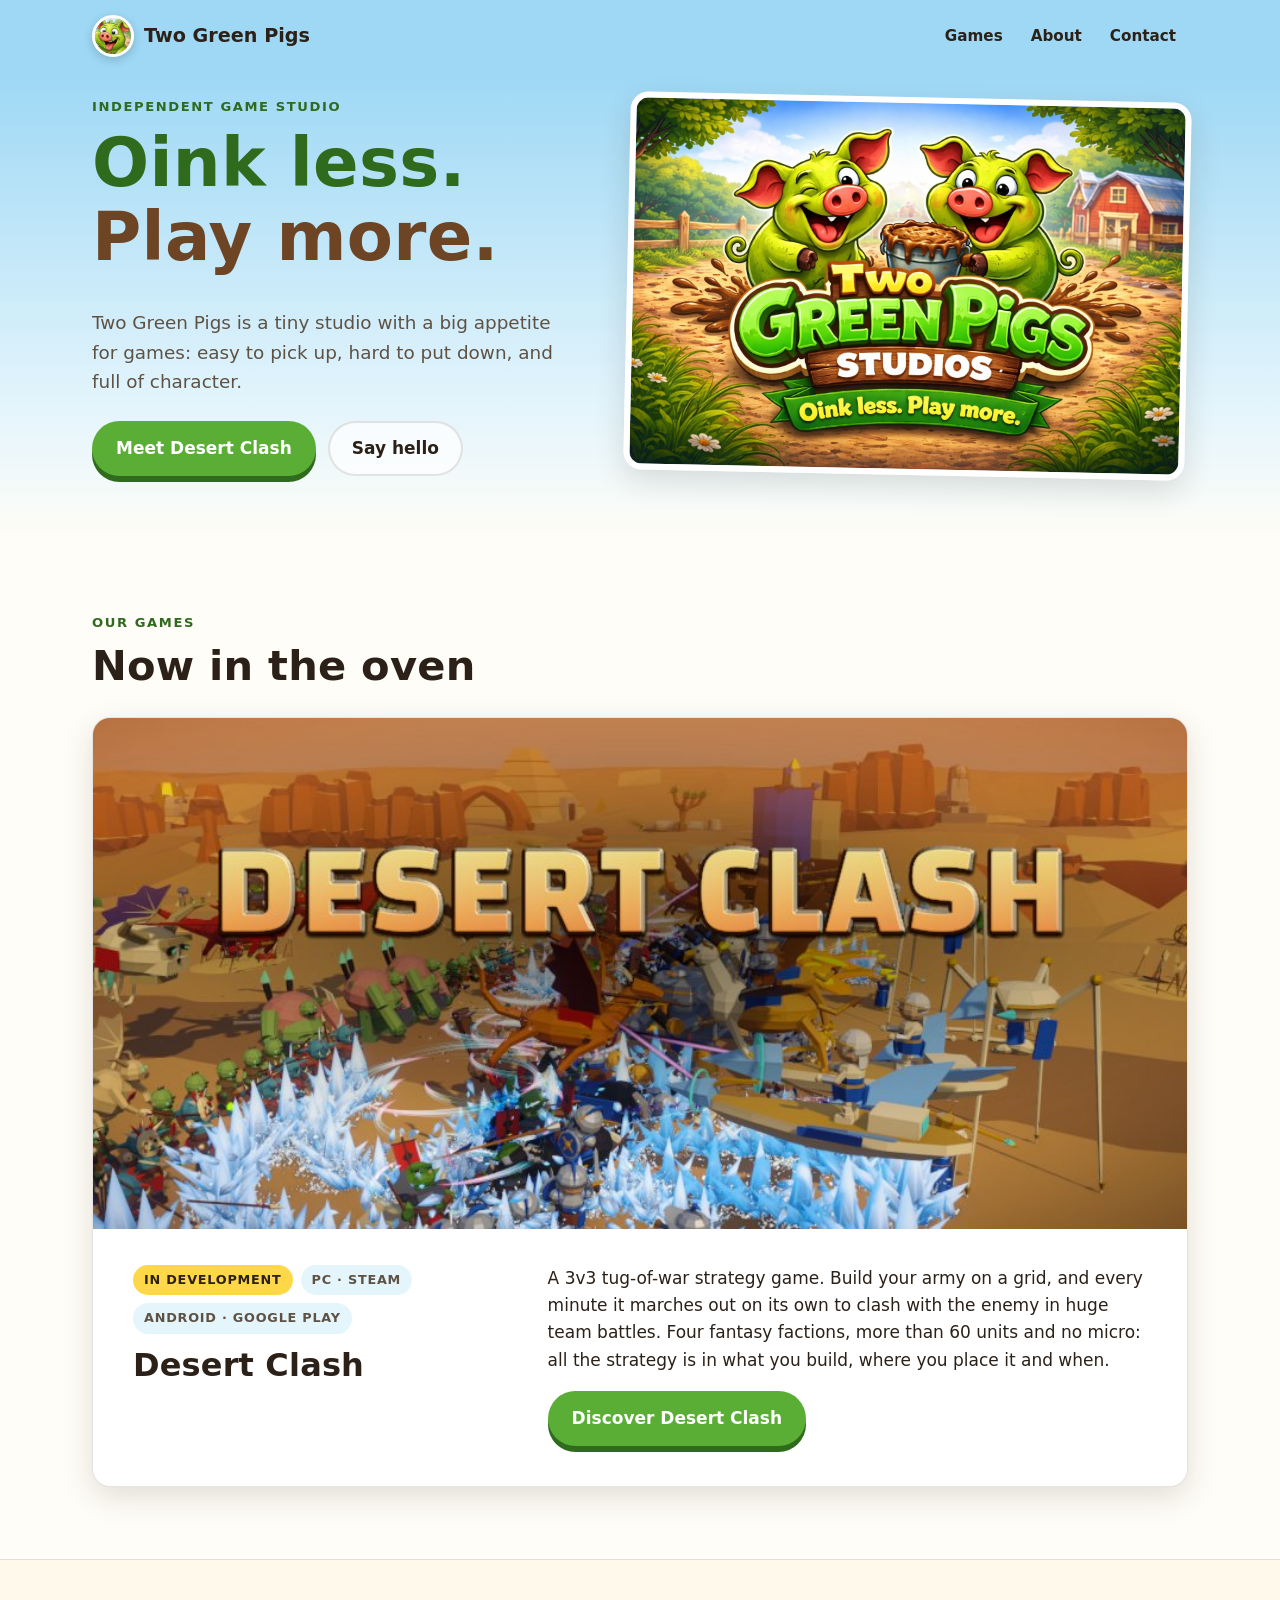
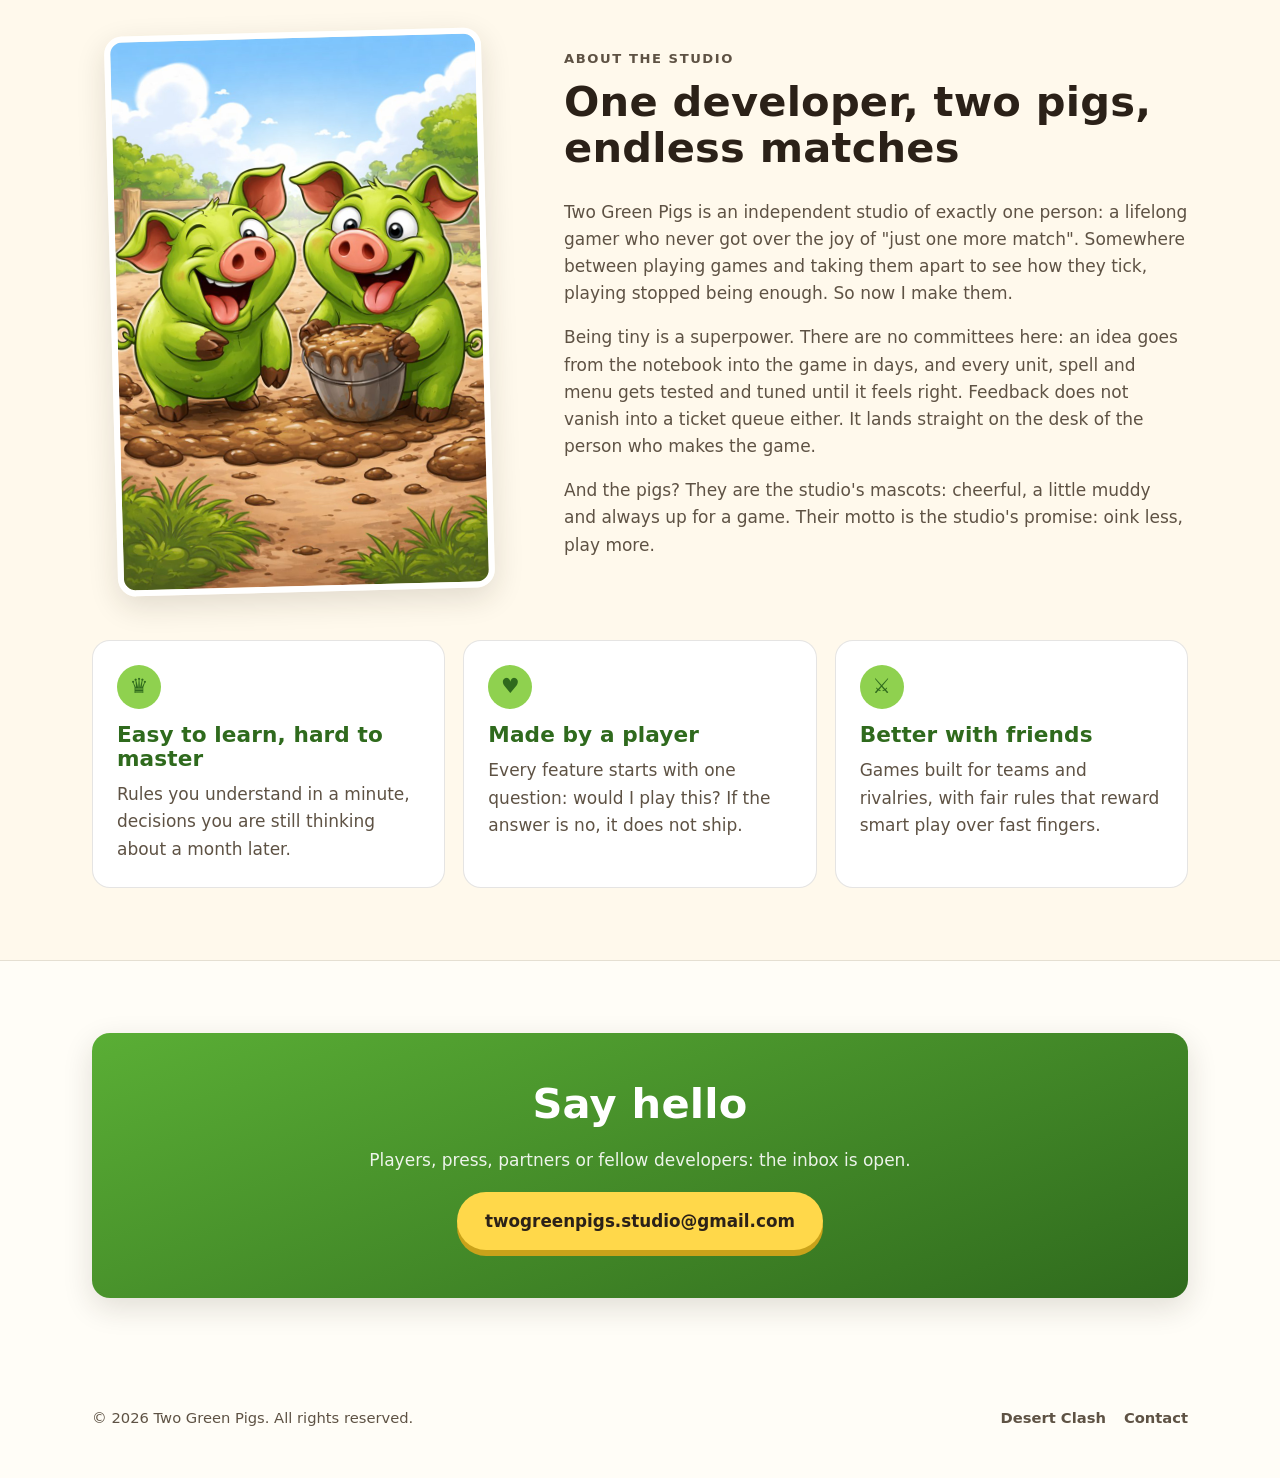
==== index.html @ 1e88afcd "Two Green Pigs website: the studio page and Desert Clash Plain HTML and CSS for GitHub Pages: the st" ====
<!doctype html>
<html lang="en">
<head>
  <meta charset="utf-8">
  <meta name="viewport" content="width=device-width, initial-scale=1">
  <title>Two Green Pigs · Independent game studio</title>
  <meta name="description" content="Two Green Pigs is a one-person independent game studio. Now making Desert Clash, a 3v3 tug-of-war strategy game for PC and Android.">
  <meta name="theme-color" content="#5aae35">
  <meta property="og:type" content="website">
  <meta property="og:site_name" content="Two Green Pigs">
  <meta property="og:title" content="Two Green Pigs · Independent game studio">
  <meta property="og:description" content="Oink less. Play more. A one-person studio making Desert Clash, a 3v3 strategy game for PC and Android.">
  <meta property="og:image" content="assets/img/social-preview.jpg">
  <meta name="twitter:card" content="summary_large_image">
  <link rel="icon" type="image/png" sizes="32x32" href="assets/img/favicon-32.png">
  <link rel="apple-touch-icon" href="assets/img/pig-face-180.png">
  <link rel="stylesheet" href="assets/css/site.css">
</head>
<body class="studio">
  <a class="skip" href="#main">Skip to content</a>

    <header class="topbar">
      <div class="wrap topbar-inner">
        <a class="brand" href="./" aria-label="Two Green Pigs, home"><img src="assets/img/pig-face-96.png" alt="" width="42" height="42"><span>Two Green Pigs</span></a>
        <nav class="nav" aria-label="Main">
          <a href="#games">Games</a>
          <a href="#about">About</a>
          <a href="#contact">Contact</a>
        </nav>
      </div>
    </header>

    <main id="main">
      <section class="hero">
        <div class="wrap hero-grid">
          <div class="hero-copy">
            <p class="eyebrow">Independent game studio</p>
            <h1>Oink less.<br><span class="accent">Play more.</span></h1>
            <p class="lead">Two Green Pigs is a tiny studio with a big appetite for games: easy to pick up, hard to put down, and full of character.</p>
            <div class="actions">
              <a class="btn btn-primary" href="desert-clash/">Meet Desert Clash</a>
              <a class="btn btn-ghost" href="#contact">Say hello</a>
            </div>
          </div>
          <figure class="hero-art">
            <img src="assets/img/two-green-pigs-banner.jpg" width="1536" height="1024"
                 alt="The Two Green Pigs Studios logo: two cheerful green pigs with a bucket of mud, and the motto Oink less. Play more.">
          </figure>
        </div>
      </section>

      <section id="games" class="section">
        <div class="wrap">
          <p class="eyebrow">Our games</p>
          <h2 class="section-title">Now in the oven</h2>
          <article class="game-card">
            <a class="game-card-media" href="desert-clash/" tabindex="-1" aria-hidden="true">
              <img src="desert-clash/media/desert-clash-capsule.jpg" width="920" height="430" alt="" loading="lazy">
            </a>
            <div class="game-card-body">
              <div>
                <div class="tags">
                  <span class="tag tag-live">In development</span>
                  <span class="tag">PC · Steam</span>
                  <span class="tag">Android · Google Play</span>
                </div>
                <h3>Desert Clash</h3>
              </div>
              <div>
              <p>A 3v3 tug-of-war strategy game. Build your army on a grid, and every minute it marches out on its own to clash with the enemy in huge team battles. Four fantasy factions, more than 60 units and no micro: all the strategy is in what you build, where you place it and when.</p>
              <a class="btn btn-primary" href="desert-clash/">Discover Desert Clash</a>
              </div>
            </div>
          </article>
        </div>
      </section>

      <section id="about" class="section about">
        <div class="wrap about-grid">
          <figure class="about-art">
            <img src="assets/img/two-green-pigs-portrait.jpg" width="800" height="1200" loading="lazy"
                 alt="The studio's mascots: two green pigs, one winking, sharing a bucket of mud">
          </figure>
          <div class="about-copy">
            <p class="eyebrow">About the studio</p>
            <h2 class="section-title">One developer, two pigs, endless matches</h2>
            <p>Two Green Pigs is an independent studio of exactly one person: a lifelong gamer who never got over the joy of "just one more match". Somewhere between playing games and taking them apart to see how they tick, playing stopped being enough. So now I make them.</p>
            <p>Being tiny is a superpower. There are no committees here: an idea goes from the notebook into the game in days, and every unit, spell and menu gets tested and tuned until it feels right. Feedback does not vanish into a ticket queue either. It lands straight on the desk of the person who makes the game.</p>
            <p>And the pigs? They are the studio's mascots: cheerful, a little muddy and always up for a game. Their motto is the studio's promise: oink less, play more.</p>
          </div>
        </div>
        <div class="wrap values">
          <div class="value">
            <div class="value-icon" aria-hidden="true">&#9819;</div>
            <h3>Easy to learn, hard to master</h3>
            <p>Rules you understand in a minute, decisions you are still thinking about a month later.</p>
          </div>
          <div class="value">
            <div class="value-icon" aria-hidden="true">&#9829;</div>
            <h3>Made by a player</h3>
            <p>Every feature starts with one question: would I play this? If the answer is no, it does not ship.</p>
          </div>
          <div class="value">
            <div class="value-icon" aria-hidden="true">&#9876;</div>
            <h3>Better with friends</h3>
            <p>Games built for teams and rivalries, with fair rules that reward smart play over fast fingers.</p>
          </div>
        </div>
      </section>

      <section id="contact" class="section">
        <div class="wrap">
          <div class="contact-box">
            <h2>Say hello</h2>
            <p>Players, press, partners or fellow developers: the inbox is open.</p>
            <a class="btn btn-primary btn-big" href="mailto:twogreenpigs.studio@gmail.com">twogreenpigs.studio@gmail.com</a>
          </div>
        </div>
      </section>
    </main>

  <footer class="footer">
    <div class="wrap footer-inner">
      <span>&copy; <span data-year>2026</span> Two Green Pigs. All rights reserved.</span>
      <nav class="footer-links" aria-label="Footer">
        <a href="desert-clash/">Desert Clash</a>
        <a href="mailto:twogreenpigs.studio@gmail.com">Contact</a>
      </nav>
    </div>
  </footer>

  <script src="assets/js/site.js" defer></script>
</body>
</html>
---- assets/css/site.css ----
/* Two Green Pigs: the studio site and its game pages. Plain CSS, no build step, no external requests (no web fonts,
   no trackers), so the site needs no cookie banner. The studio pages are bright (the logo's farm: sky, grass, mud);
   a game page is dark and takes its colours from the game (Desert Clash: sand and gold). */

:root {
  --sky: #9ed8f5;
  --sky-pale: #e4f5fc;
  --grass: #5aae35;
  --grass-deep: #2f6a1d;
  --pig: #8fd14f;
  --mud: #6d4424;
  --mud-soft: #a8723f;
  --sun: #ffd84a;
  --cream: #fff9ec;
  --paper: #fffdf7;
  --ink: #2b2118;
  --ink-soft: #5e5244;
  --line: rgba(43, 33, 24, 0.12);
  --radius: 18px;
  --radius-small: 10px;
  --shadow: 0 10px 30px rgba(43, 33, 24, 0.14);
  --wrap: 1160px;
  --display: "Bahnschrift", "DIN Alternate", "Roboto Condensed", "Arial Narrow", system-ui, sans-serif;
  --body: system-ui, -apple-system, "Segoe UI", Roboto, "Helvetica Neue", Arial, sans-serif;
}

*, *::before, *::after { box-sizing: border-box; }

html { scroll-behavior: smooth; -webkit-text-size-adjust: 100%; }
@media (prefers-reduced-motion: reduce) { html { scroll-behavior: auto; } }

body {
  margin: 0;
  font: 17px/1.6 var(--body);
  color: var(--ink);
  background: var(--paper);
  overflow-x: hidden;
}

img, video { display: block; max-width: 100%; height: auto; }
figure { margin: 0; }
a { color: inherit; }
h1, h2, h3 { font-family: var(--display); font-weight: 700; line-height: 1.1; margin: 0 0 0.5em; letter-spacing: 0.005em; }
h1 { font-size: clamp(2.4rem, 6vw, 4.2rem); }
h2 { font-size: clamp(1.8rem, 4vw, 2.6rem); }
h3 { font-size: 1.35rem; }
p { margin: 0 0 1em; }

.wrap { width: 100%; max-width: var(--wrap); margin: 0 auto; padding: 0 16px; }
@media (min-width: 720px) { .wrap { padding: 0 32px; } }

.skip { position: absolute; left: -9999px; top: 8px; z-index: 100; background: var(--ink); color: #fff; padding: 8px 14px; border-radius: 8px; }
.skip:focus { left: 8px; }

:focus-visible { outline: 3px solid var(--sun); outline-offset: 3px; border-radius: 4px; }

/* ---------- the top bar ---------- */

.topbar { position: relative; z-index: 10; }
.topbar-inner { display: flex; align-items: center; justify-content: space-between; gap: 16px; min-height: 72px; }
.brand { display: inline-flex; align-items: center; gap: 10px; text-decoration: none; font-family: var(--display); font-weight: 700; font-size: 1.2rem; white-space: nowrap; }
.brand img { width: 42px; height: 42px; border-radius: 50%; border: 3px solid #fff; box-shadow: 0 3px 10px rgba(0, 0, 0, 0.18); }
.nav { display: flex; gap: 4px; flex-wrap: wrap; justify-content: flex-end; }
.nav a { text-decoration: none; font-weight: 600; font-size: 0.95rem; padding: 8px 12px; border-radius: 999px; }
.nav a:hover { background: rgba(255, 255, 255, 0.55); }
@media (max-width: 560px) {
  .brand span { display: none; }
  .nav a { padding: 6px 9px; font-size: 0.9rem; }
}

/* ---------- buttons and tags ---------- */

.actions { display: flex; flex-wrap: wrap; gap: 12px; margin-top: 24px; }
.btn {
  display: inline-flex; align-items: center; justify-content: center; gap: 8px;
  min-height: 48px; padding: 12px 22px; border-radius: 999px;
  font-weight: 700; text-decoration: none; border: 2px solid transparent;
  transition: transform 0.15s ease, box-shadow 0.15s ease, background 0.15s ease;
}
.btn:hover { transform: translateY(-2px); }
.btn-primary { background: var(--grass); color: #fff; box-shadow: 0 6px 0 var(--grass-deep); }
.btn-primary:hover { box-shadow: 0 8px 0 var(--grass-deep); }
.btn-ghost { background: rgba(255, 255, 255, 0.7); color: var(--ink); border-color: var(--line); }
.btn-big { font-size: 1.05rem; padding: 14px 26px; overflow-wrap: anywhere; }
@media (prefers-reduced-motion: reduce) { .btn, .btn:hover { transition: none; transform: none; } }

.tags { display: flex; flex-wrap: wrap; gap: 8px; margin-bottom: 14px; }
.tag { font-size: 0.8rem; font-weight: 700; text-transform: uppercase; letter-spacing: 0.06em; padding: 5px 11px; border-radius: 999px; background: var(--sky-pale); color: var(--ink-soft); }
.tag-live { background: var(--sun); color: var(--ink); }

/* ---------- sections ---------- */

.section { padding: 72px 0; }
.section-title { margin-bottom: 28px; }
.eyebrow { font-weight: 800; text-transform: uppercase; letter-spacing: 0.12em; font-size: 0.82rem; color: var(--grass-deep); margin-bottom: 10px; }
.lead { font-size: 1.15rem; color: var(--ink-soft); max-width: 36em; }

/* ---------- the studio pages ---------- */

.studio .topbar { background: var(--sky); }
.studio .hero { background: linear-gradient(180deg, var(--sky) 0%, var(--sky-pale) 72%, var(--paper) 100%); }

.hero { padding: 24px 0 64px; }
.hero-grid { display: grid; gap: 32px; align-items: center; }
@media (min-width: 900px) { .hero-grid { grid-template-columns: 1fr 1.15fr; gap: 48px; } }
.hero h1 { color: var(--grass-deep); }
.hero h1 .accent { color: var(--mud); }
.hero-art img { border-radius: var(--radius); box-shadow: var(--shadow); border: 6px solid #fff; transform: rotate(1.2deg); }
@media (prefers-reduced-motion: reduce) { .hero-art img { transform: none; } }

.game-card { overflow: hidden; border-radius: var(--radius); background: #fff; box-shadow: var(--shadow); border: 1px solid var(--line); }
.game-card-media { display: block; background: #1c140d; }
.game-card-media img { width: 100%; aspect-ratio: 920 / 430; object-fit: cover; }
.game-card-body { padding: 24px 20px 28px; }
@media (min-width: 860px) { .game-card-body { display: grid; grid-template-columns: 1fr 1.6fr; gap: 40px; padding: 36px 40px 40px; } }
.game-card h3 { font-size: 2rem; }

.about { background: var(--cream); border-top: 1px solid var(--line); border-bottom: 1px solid var(--line); }
.about-grid { display: grid; gap: 36px; align-items: center; }
@media (min-width: 860px) { .about-grid { grid-template-columns: 0.8fr 1.2fr; gap: 56px; } }
.about-art img { border-radius: var(--radius); box-shadow: var(--shadow); border: 6px solid #fff; transform: rotate(-1.5deg); max-height: 560px; width: auto; margin: 0 auto; }
@media (prefers-reduced-motion: reduce) { .about-art img { transform: none; } }
.about-copy p { color: var(--ink-soft); }

.values { display: grid; gap: 18px; margin-top: 48px; }
@media (min-width: 760px) { .values { grid-template-columns: repeat(3, 1fr); } }
.value { background: #fff; border-radius: var(--radius); padding: 24px; border: 1px solid var(--line); }
.value h3 { color: var(--grass-deep); }
.value p { margin: 0; color: var(--ink-soft); }
.value-icon { width: 44px; height: 44px; border-radius: 50%; display: grid; place-items: center; background: var(--pig); color: var(--grass-deep); font-size: 1.3rem; margin-bottom: 14px; }

.contact-box {
  text-align: center; background: linear-gradient(160deg, var(--grass) 0%, var(--grass-deep) 100%);
  color: #fff; border-radius: var(--radius); padding: 48px 20px; box-shadow: var(--shadow);
}
.contact-box h2 { color: #fff; }
.contact-box p { color: rgba(255, 255, 255, 0.9); }
.contact-box .btn-primary { background: var(--sun); color: var(--ink); box-shadow: 0 6px 0 #c9a21a; }

.footer { padding: 36px 0 48px; color: var(--ink-soft); font-size: 0.92rem; }
.footer-inner { display: flex; flex-wrap: wrap; gap: 12px 24px; align-items: center; justify-content: space-between; }
.footer a { text-decoration: none; font-weight: 600; }
.footer a:hover { text-decoration: underline; }
.footer-links { display: flex; flex-wrap: wrap; gap: 6px 18px; }

/* ---------- a game page (Desert Clash) ---------- */

.game {
  --night: #17110b;
  --stone: #241b13;
  --stone-2: #2f241a;
  --sand: #e8c27c;
  --gold: #ffd35a;
  --gold-deep: #e8973a;
  --text: #f7ecd6;
  --text-soft: #cdb994;
  --line: rgba(255, 220, 160, 0.14);
  background: var(--night);
  color: var(--text);
}
.game .brand img { border-color: rgba(255, 255, 255, 0.85); }
.game .nav a:hover { background: rgba(255, 255, 255, 0.1); }
.game .lead, .game p { color: var(--text-soft); }
.game h2, .game h3 { color: var(--text); }
.game .eyebrow { color: var(--gold); }
.game .btn-primary { background: linear-gradient(180deg, var(--gold) 0%, var(--gold-deep) 100%); color: #2a1a08; box-shadow: 0 6px 0 #9a5a1c; }
.game .btn-primary:hover { box-shadow: 0 8px 0 #9a5a1c; }
.game .btn-ghost { background: rgba(255, 255, 255, 0.08); color: var(--text); border-color: rgba(255, 255, 255, 0.25); }
.game .tag { background: rgba(255, 255, 255, 0.1); color: var(--text); }
.game .tag-live { background: var(--gold); color: #2a1a08; }
.game .footer { color: var(--text-soft); border-top: 1px solid var(--line); }

.game-hero { position: relative; isolation: isolate; min-height: min(92vh, 860px); display: flex; flex-direction: column; }
.game-hero-bg { position: absolute; inset: 0; z-index: -1; overflow: hidden; }
.game-hero-bg img { width: 100%; height: 100%; object-fit: cover; object-position: 50% 40%; }
.game-hero-bg::after {
  content: ""; position: absolute; inset: 0;
  background:
    linear-gradient(90deg, rgba(23, 17, 11, 0.6) 0%, rgba(23, 17, 11, 0.25) 45%, rgba(23, 17, 11, 0) 70%),
    linear-gradient(180deg, rgba(23, 17, 11, 0.55) 0%, rgba(23, 17, 11, 0.05) 30%, rgba(23, 17, 11, 0.4) 62%, var(--night) 100%);
}
.game-hero .topbar { color: #fff; text-shadow: 0 1px 6px rgba(0, 0, 0, 0.5); }
.game-hero-body { margin-top: auto; padding-bottom: 56px; }
.game-logo { width: min(640px, 100%); margin: 0 0 14px; filter: drop-shadow(0 6px 18px rgba(0, 0, 0, 0.55)); }
.game-hero .tagline { font-family: var(--display); font-weight: 700; font-size: clamp(1.5rem, 3.4vw, 2.3rem); color: #fff; text-shadow: 0 2px 12px rgba(0, 0, 0, 0.6); margin-bottom: 10px; }
.game-hero .lead { color: #f3e6cc; text-shadow: 0 1px 8px rgba(0, 0, 0, 0.7); }

.video-frame { border-radius: var(--radius); overflow: hidden; background: #000; border: 1px solid var(--line); box-shadow: 0 18px 50px rgba(0, 0, 0, 0.45); }
.video-frame video { width: 100%; aspect-ratio: 16 / 9; background: #000; }
.caption { font-size: 0.88rem; color: var(--text-soft); margin-top: 10px; }

.rows { display: grid; gap: 56px; }
.row { display: grid; gap: 24px; align-items: center; }
@media (min-width: 860px) {
  .row { grid-template-columns: 1.15fr 1fr; gap: 48px; }
  .row.flip > :first-child { order: 2; }
}
.row img { border-radius: var(--radius); border: 1px solid var(--line); box-shadow: 0 14px 40px rgba(0, 0, 0, 0.4); }

.band { background: var(--stone); border-top: 1px solid var(--line); border-bottom: 1px solid var(--line); }

.factions { display: grid; gap: 20px; }
@media (min-width: 720px) { .factions { grid-template-columns: repeat(2, 1fr); } }
.faction { background: var(--stone-2); border-radius: var(--radius); overflow: hidden; border: 1px solid var(--line); border-top: 4px solid var(--accent, var(--gold)); }
.faction video { width: 100%; aspect-ratio: 16 / 9; object-fit: cover; background: #000; }
.faction-body { padding: 20px 22px 24px; }
.faction h3 { color: var(--accent, var(--gold)); }
.faction p { margin: 0; }
.faction.horde { --accent: #e0673f; }
.faction.kingdom { --accent: #6f9fe6; }
.faction.arcane { --accent: #b49cf0; }
.faction.nightblood { --accent: #9cc65a; }
.note { text-align: center; margin-top: 28px; font-weight: 600; color: var(--sand); }

.features { list-style: none; padding: 0; margin: 0; display: grid; gap: 12px; }
@media (min-width: 760px) { .features { grid-template-columns: repeat(2, 1fr); gap: 14px 32px; } }
.features li { position: relative; padding-left: 30px; color: var(--text-soft); }
.features li::before { content: ""; position: absolute; left: 4px; top: 0.55em; width: 12px; height: 12px; background: var(--gold); transform: rotate(45deg); border-radius: 2px; }
.features strong { color: var(--text); }

.gallery { display: grid; gap: 12px; grid-template-columns: repeat(2, 1fr); }   /* ten screenshots: 5 rows of 2, or 2 rows of 5 */
@media (min-width: 960px) { .gallery { grid-template-columns: repeat(5, 1fr); gap: 14px; } }
.gallery a { display: block; border-radius: var(--radius-small); overflow: hidden; border: 1px solid var(--line); background: #000; }
.gallery img { width: 100%; aspect-ratio: 16 / 9; object-fit: cover; transition: transform 0.25s ease, opacity 0.25s ease; }
.gallery a:hover img { transform: scale(1.04); opacity: 0.92; }
@media (prefers-reduced-motion: reduce) { .gallery img, .gallery a:hover img { transition: none; transform: none; } }

.phone { display: grid; gap: 32px; align-items: center; }
@media (min-width: 860px) { .phone { grid-template-columns: 1.2fr 0.8fr; gap: 56px; } }
.phone-frame { width: min(320px, 78vw); margin: 0 auto; border-radius: 34px; padding: 10px; background: #0d0905; border: 2px solid rgba(255, 255, 255, 0.16); box-shadow: 0 24px 60px rgba(0, 0, 0, 0.55); }
.phone-frame video { width: 100%; aspect-ratio: 9 / 16; border-radius: 26px; background: #000; }

.facts { display: grid; grid-template-columns: max-content 1fr; gap: 10px 24px; margin: 0; }
.facts dt { font-weight: 700; color: var(--sand); }
.facts dd { margin: 0; color: var(--text-soft); }
@media (max-width: 520px) { .facts { grid-template-columns: 1fr; gap: 2px; } .facts dd { margin-bottom: 10px; } }

.cta { text-align: center; }
.cta .actions { justify-content: center; }

/* ---------- the screenshot viewer ---------- */

.lightbox { border: 0; padding: 0; background: transparent; max-width: 100vw; max-height: 100vh; width: 100vw; height: 100vh; }
.lightbox::backdrop { background: rgba(10, 7, 4, 0.92); }
.lightbox-inner { position: relative; width: 100%; height: 100%; display: grid; place-items: center; padding: 56px 12px; }
.lightbox img { max-width: min(1600px, 100%); max-height: 100%; width: auto; border-radius: 10px; box-shadow: 0 20px 60px rgba(0, 0, 0, 0.6); }
.lightbox button {
  position: absolute; border: 0; cursor: pointer; width: 48px; height: 48px; border-radius: 50%;
  background: rgba(255, 255, 255, 0.14); color: #fff; font-size: 1.6rem; line-height: 1;
}
.lightbox button:hover { background: rgba(255, 255, 255, 0.28); }
.lightbox .lb-close { top: 8px; right: 8px; }
.lightbox .lb-prev { left: 8px; top: 50%; transform: translateY(-50%); }
.lightbox .lb-next { right: 8px; top: 50%; transform: translateY(-50%); }
.lightbox .lb-count { position: absolute; bottom: 14px; left: 0; right: 0; text-align: center; color: rgba(255, 255, 255, 0.75); font-size: 0.9rem; }

/* ---------- the 404 page ---------- */

.lost { min-height: 70vh; display: grid; place-items: center; text-align: center; padding: 48px 16px; }
.lost img { width: 160px; height: 160px; border-radius: 50%; margin: 0 auto 24px; border: 6px solid #fff; box-shadow: var(--shadow); }

.cta .cta-icon { width: 120px; height: 120px; border-radius: 26px; margin: 0 auto 18px; }

/* on a narrow screen the text covers the whole battle: a darker veil keeps it readable */
@media (max-width: 720px) {
  .game-hero-bg::after { background: linear-gradient(180deg, rgba(23, 17, 11, 0.6) 0%, rgba(23, 17, 11, 0.45) 35%, rgba(23, 17, 11, 0.75) 70%, var(--night) 100%); }
}
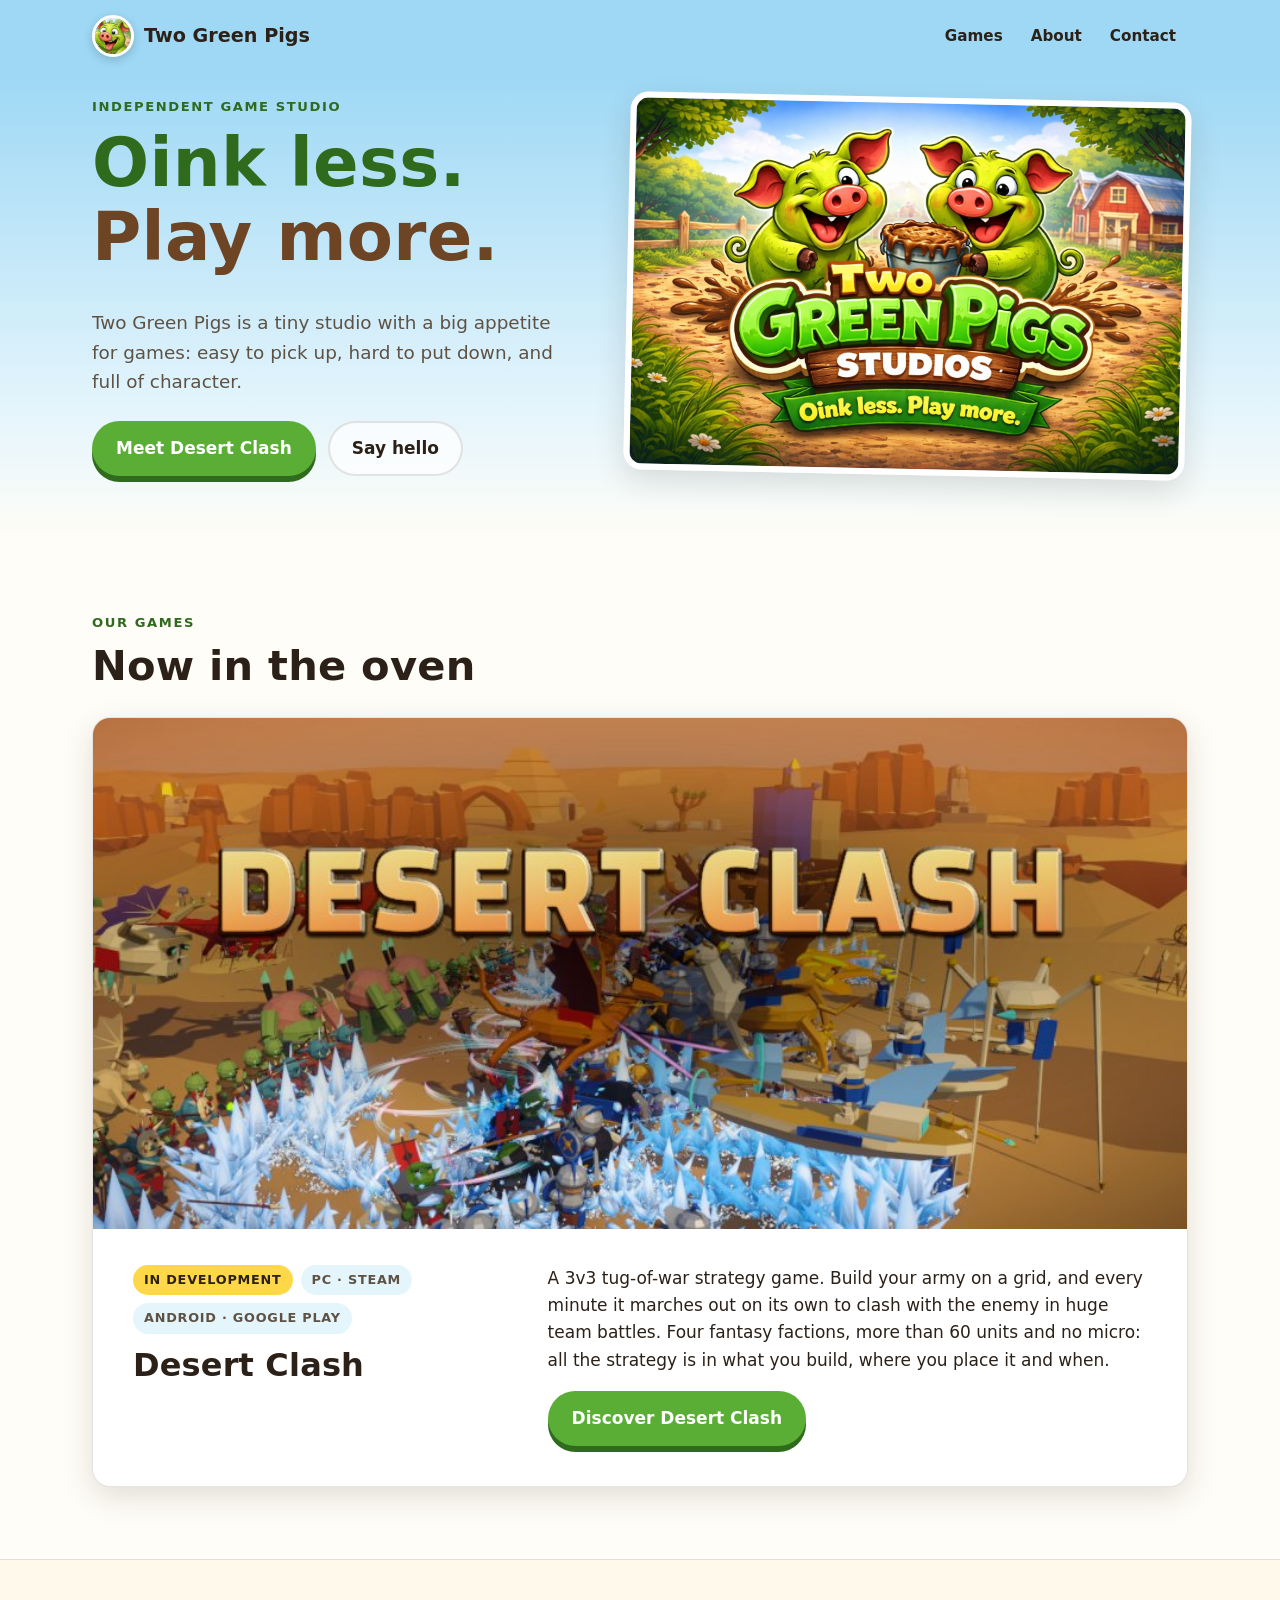
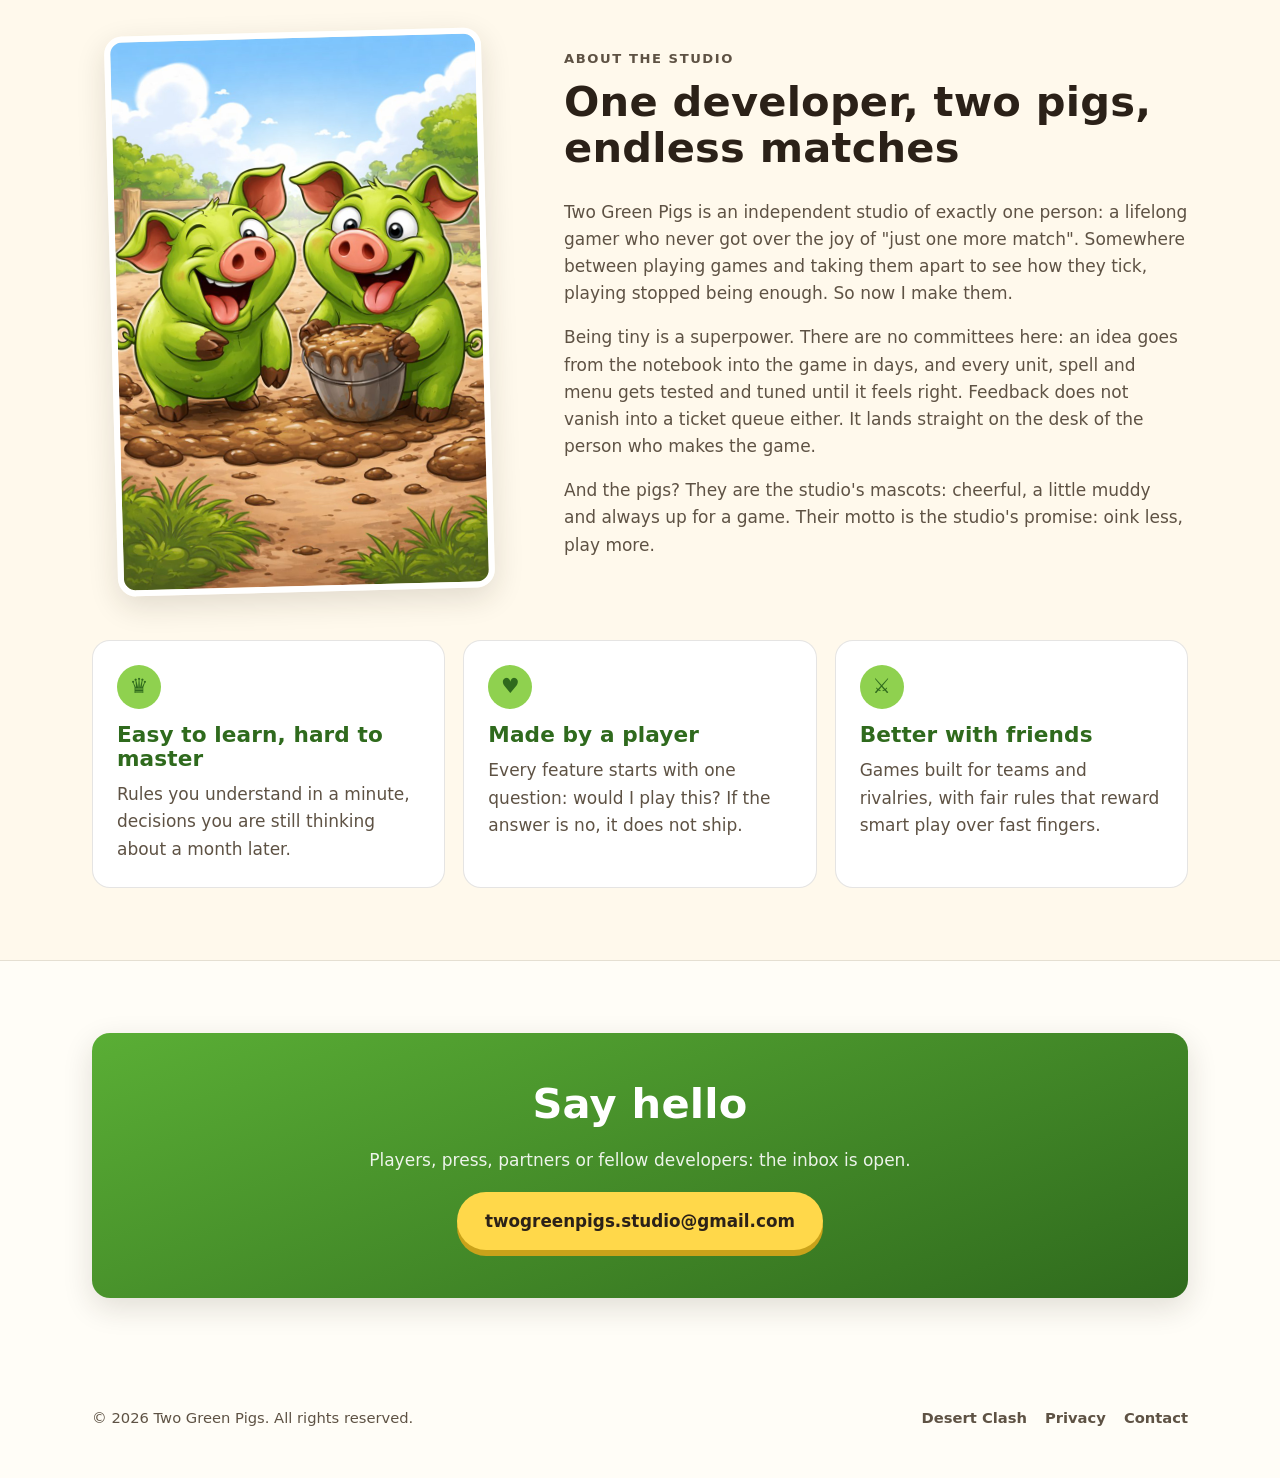
==== commit 686cacbe: "Privacy policy for Desert Clash and the site, in English and Romanian The game's settings and the Pl" ====
--- a/index.html
+++ b/index.html
@@ -10,7 +10,8 @@
   <meta property="og:site_name" content="Two Green Pigs">
   <meta property="og:title" content="Two Green Pigs · Independent game studio">
   <meta property="og:description" content="Oink less. Play more. A one-person studio making Desert Clash, a 3v3 strategy game for PC and Android.">
-  <meta property="og:image" content="assets/img/social-preview.jpg">
+  <meta property="og:url" content="https://andreisircuta.github.io/twogreenpigs/">
+  <meta property="og:image" content="https://andreisircuta.github.io/twogreenpigs/assets/img/social-preview.jpg">
   <meta name="twitter:card" content="summary_large_image">
   <link rel="icon" type="image/png" sizes="32x32" href="assets/img/favicon-32.png">
   <link rel="apple-touch-icon" href="assets/img/pig-face-180.png">
@@ -124,6 +125,7 @@
       <span>&copy; <span data-year>2026</span> Two Green Pigs. All rights reserved.</span>
       <nav class="footer-links" aria-label="Footer">
         <a href="desert-clash/">Desert Clash</a>
+        <a href="privacy/">Privacy</a>
         <a href="mailto:twogreenpigs.studio@gmail.com">Contact</a>
       </nav>
     </div>
--- a/assets/css/site.css
+++ b/assets/css/site.css
@@ -186,7 +186,25 @@
 .game-hero .lead { color: #f3e6cc; text-shadow: 0 1px 8px rgba(0, 0, 0, 0.7); }
 
 .video-frame { border-radius: var(--radius); overflow: hidden; background: #000; border: 1px solid var(--line); box-shadow: 0 18px 50px rgba(0, 0, 0, 0.45); }
-.video-frame video { width: 100%; aspect-ratio: 16 / 9; background: #000; }
+.video-frame video, .video-frame img, .video-frame iframe { width: 100%; aspect-ratio: 16 / 9; background: #000; }
+.caption a { color: var(--sand); }
+
+/* A YouTube video: its poster and a play button until it is pressed (site.js puts the player there then), so the page
+   asks nothing of YouTube before that. Without the script the link opens the video on YouTube. */
+.yt-play { position: relative; display: block; cursor: pointer; }
+.yt-play img { object-fit: cover; transition: filter 0.2s ease; }
+.yt-play:hover img { filter: brightness(1.08); }
+.yt-button {
+  position: absolute; left: 50%; top: 50%; width: 92px; height: 92px; margin: -46px 0 0 -46px; border-radius: 50%;
+  background: linear-gradient(180deg, var(--gold, #ffd35a) 0%, var(--gold-deep, #e8973a) 100%);
+  box-shadow: 0 8px 30px rgba(0, 0, 0, 0.55), 0 0 0 6px rgba(255, 255, 255, 0.18);
+  transition: transform 0.15s ease;
+}
+.yt-button::after { content: ""; position: absolute; left: 36px; top: 28px; border-style: solid; border-width: 18px 0 18px 30px; border-color: transparent transparent transparent #2a1a08; }
+.yt-play:hover .yt-button { transform: scale(1.07); }
+.yt-play:focus-visible .yt-button { outline: 3px solid #fff; outline-offset: 4px; }
+iframe { border: 0; display: block; }
+@media (prefers-reduced-motion: reduce) { .yt-play img, .yt-button { transition: none; } .yt-play:hover .yt-button { transform: none; } }
 .caption { font-size: 0.88rem; color: var(--text-soft); margin-top: 10px; }
 
 .rows { display: grid; gap: 56px; }
@@ -228,7 +246,10 @@
 .phone { display: grid; gap: 32px; align-items: center; }
 @media (min-width: 860px) { .phone { grid-template-columns: 1.2fr 0.8fr; gap: 56px; } }
 .phone-frame { width: min(320px, 78vw); margin: 0 auto; border-radius: 34px; padding: 10px; background: #0d0905; border: 2px solid rgba(255, 255, 255, 0.16); box-shadow: 0 24px 60px rgba(0, 0, 0, 0.55); }
-.phone-frame video { width: 100%; aspect-ratio: 9 / 16; border-radius: 26px; background: #000; }
+.phone-frame video, .phone-frame img, .phone-frame iframe { width: 100%; aspect-ratio: 9 / 16; border-radius: 26px; background: #000; }
+.phone-frame .yt-play { border-radius: 26px; overflow: hidden; }
+.phone-frame .yt-button { width: 76px; height: 76px; margin: -38px 0 0 -38px; }
+.phone-frame .yt-button::after { left: 30px; top: 23px; border-width: 15px 0 15px 25px; }
 
 .facts { display: grid; grid-template-columns: max-content 1fr; gap: 10px 24px; margin: 0; }
 .facts dt { font-weight: 700; color: var(--sand); }
@@ -265,3 +286,21 @@
 @media (max-width: 720px) {
   .game-hero-bg::after { background: linear-gradient(180deg, rgba(23, 17, 11, 0.6) 0%, rgba(23, 17, 11, 0.45) 35%, rgba(23, 17, 11, 0.75) 70%, var(--night) 100%); }
 }
+
+/* ---------- the privacy policy (and any other long text page) ---------- */
+
+.legal { padding: 40px 0 64px; }
+.legal .wrap { max-width: 860px; }
+.legal h1 { color: var(--grass-deep); font-size: clamp(2rem, 5vw, 3rem); }
+.legal h2 { color: var(--grass-deep); font-size: 1.6rem; margin-top: 1.8em; }
+.legal h3 { font-size: 1.15rem; margin-top: 1.4em; }
+.legal ul { padding-left: 1.3em; margin: 0 0 1em; }
+.legal li { margin-bottom: 0.35em; }
+.legal a { color: var(--grass-deep); font-weight: 600; }
+.legal .meta { color: var(--ink-soft); }
+.legal .summary { background: var(--cream); border: 1px solid var(--line); border-radius: var(--radius); padding: 20px 24px; margin: 24px 0; }
+.legal .summary ul { margin: 0; }
+.table-scroll { overflow-x: auto; margin: 0 0 1em; }
+.legal table { width: 100%; border-collapse: collapse; font-size: 0.95rem; }
+.legal th, .legal td { text-align: left; vertical-align: top; padding: 10px 12px; border-bottom: 1px solid var(--line); }
+.legal th { background: var(--cream); }
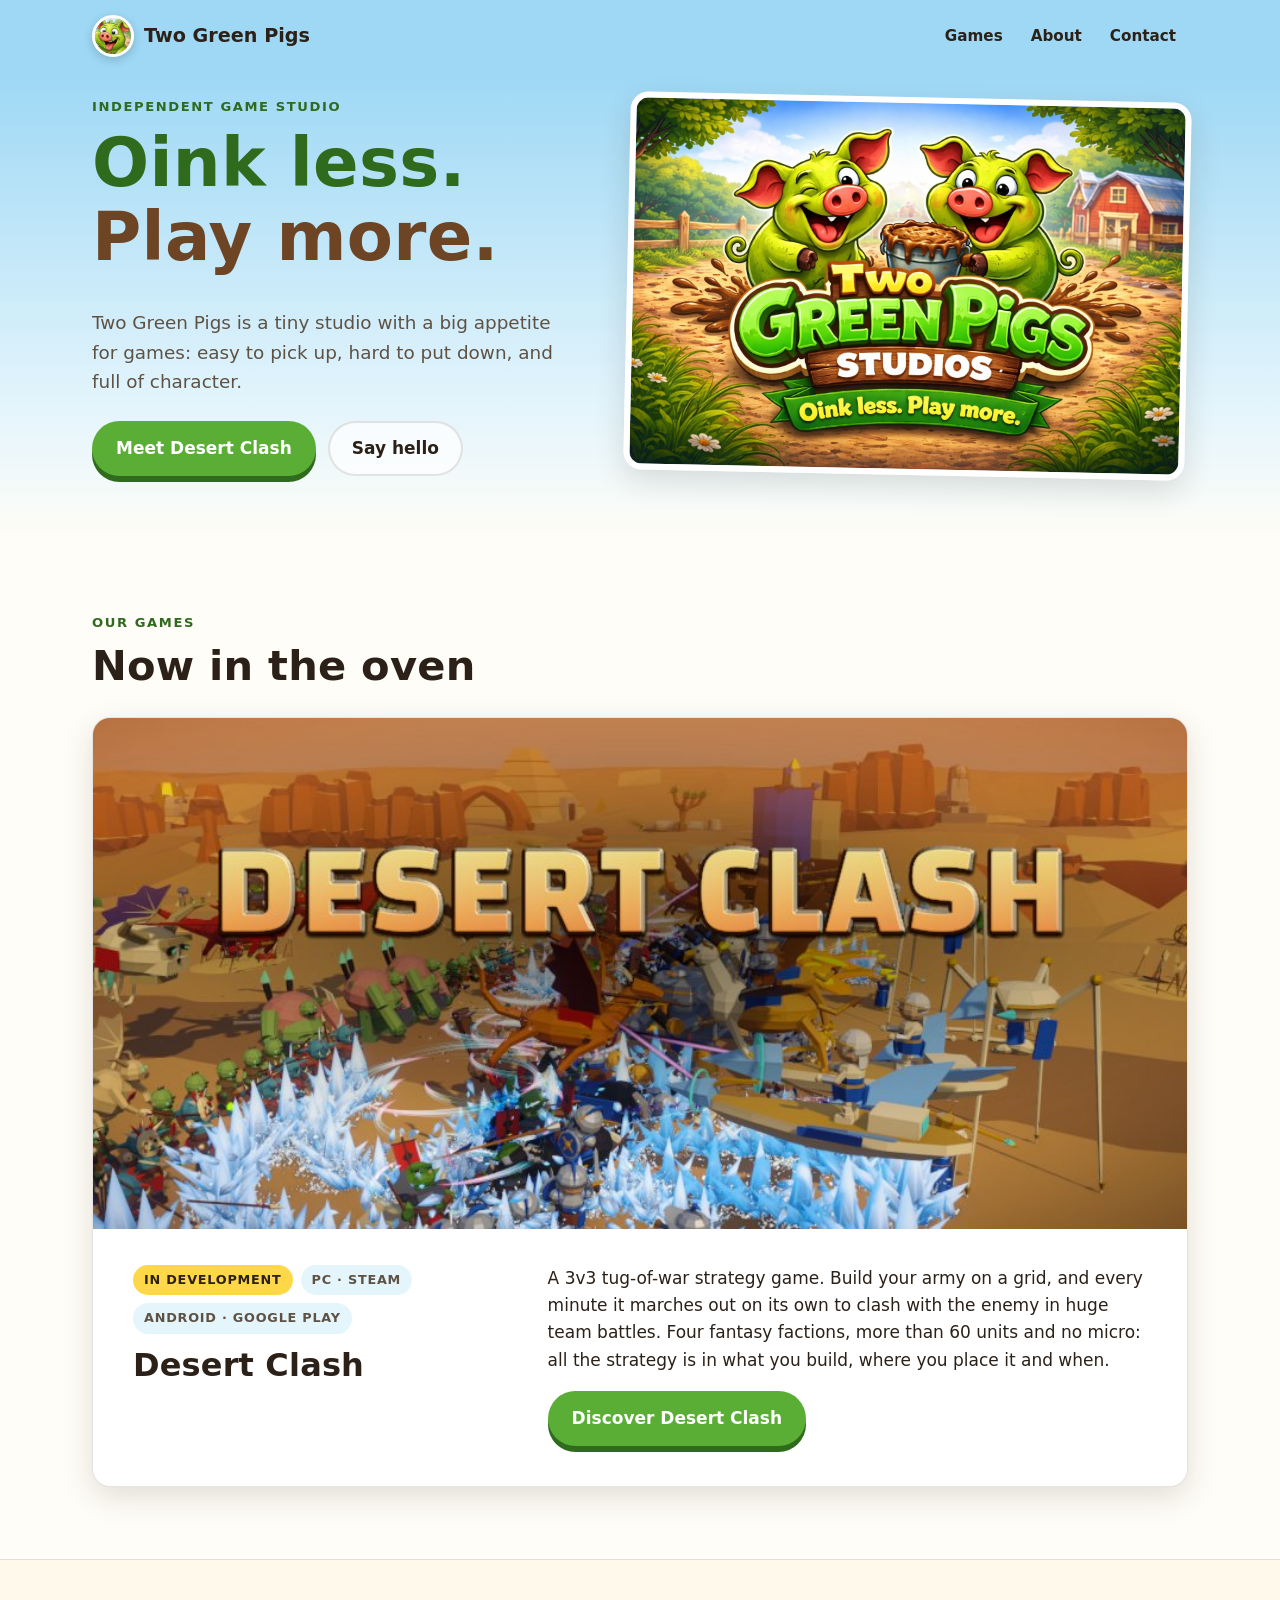
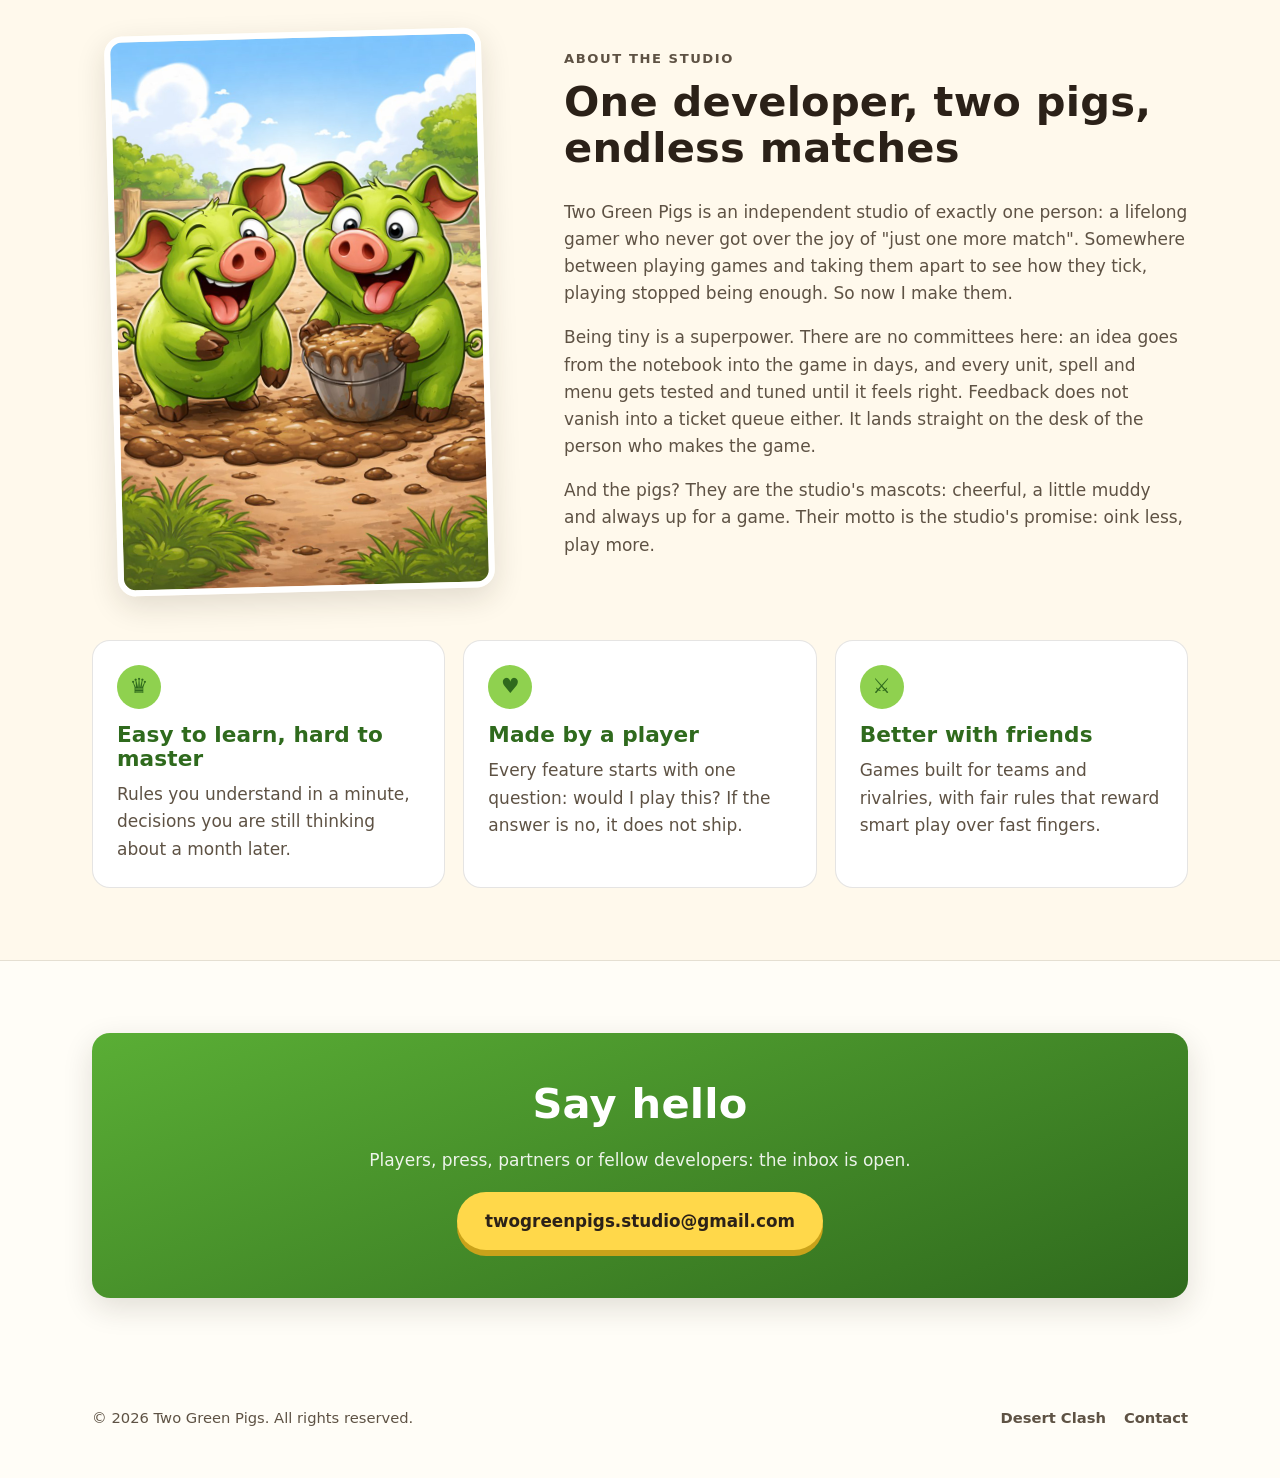
==== commit d58ff283: "Privacy policy unlisted (only the game and the store link it); fewer promises No footer links and no" ====
--- a/index.html
+++ b/index.html
@@ -125,7 +125,6 @@
       <span>&copy; <span data-year>2026</span> Two Green Pigs. All rights reserved.</span>
       <nav class="footer-links" aria-label="Footer">
         <a href="desert-clash/">Desert Clash</a>
-        <a href="privacy/">Privacy</a>
         <a href="mailto:twogreenpigs.studio@gmail.com">Contact</a>
       </nav>
     </div>
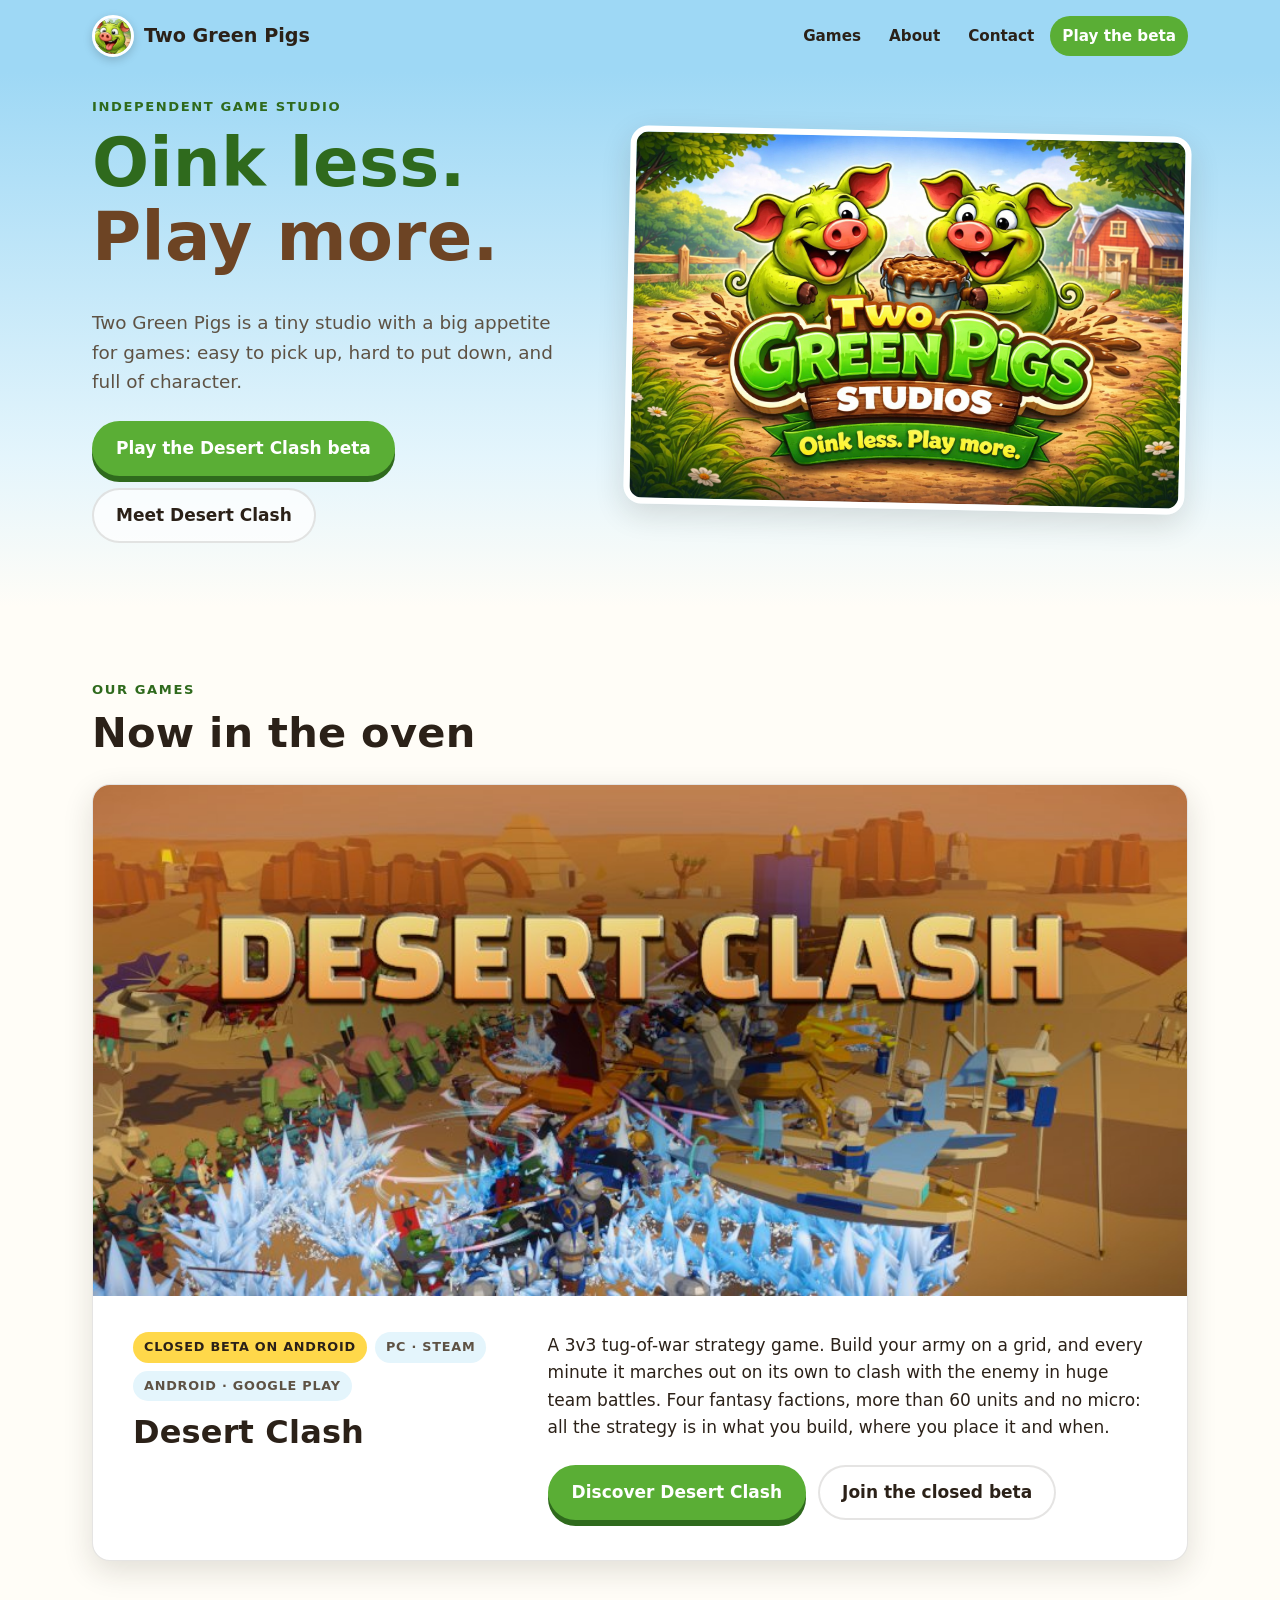
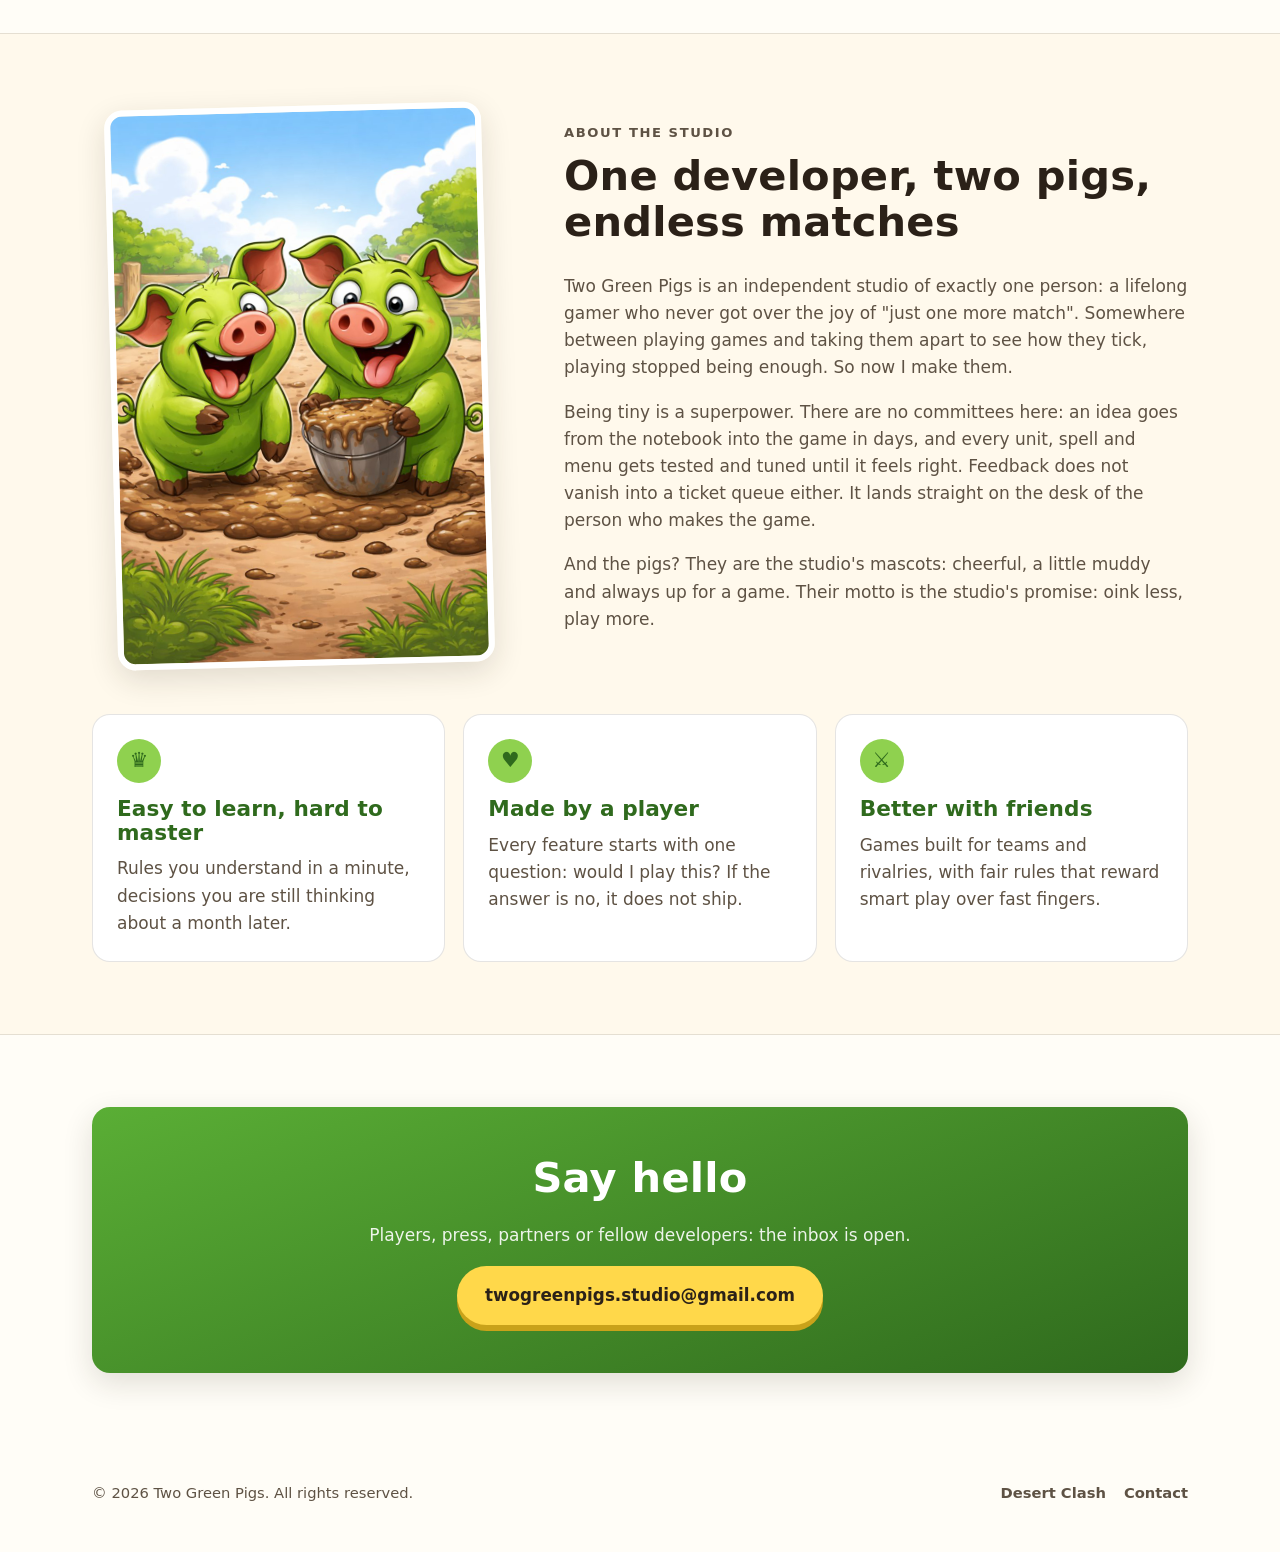
==== commit aab01343: "Closed beta links on every page, new trailer and Short from YouTube Co-Authored-By: Claude Opus 5.5 " ====
--- a/index.html
+++ b/index.html
@@ -27,6 +27,7 @@
           <a href="#games">Games</a>
           <a href="#about">About</a>
           <a href="#contact">Contact</a>
+          <a class="nav-cta" href="desert-clash/playtest/">Play the beta</a>
         </nav>
       </div>
     </header>
@@ -39,8 +40,8 @@
             <h1>Oink less.<br><span class="accent">Play more.</span></h1>
             <p class="lead">Two Green Pigs is a tiny studio with a big appetite for games: easy to pick up, hard to put down, and full of character.</p>
             <div class="actions">
-              <a class="btn btn-primary" href="desert-clash/">Meet Desert Clash</a>
-              <a class="btn btn-ghost" href="#contact">Say hello</a>
+              <a class="btn btn-primary" href="desert-clash/playtest/">Play the Desert Clash beta</a>
+              <a class="btn btn-ghost" href="desert-clash/">Meet Desert Clash</a>
             </div>
           </div>
           <figure class="hero-art">
@@ -61,7 +62,7 @@
             <div class="game-card-body">
               <div>
                 <div class="tags">
-                  <span class="tag tag-live">In development</span>
+                  <span class="tag tag-live">Closed beta on Android</span>
                   <span class="tag">PC · Steam</span>
                   <span class="tag">Android · Google Play</span>
                 </div>
@@ -69,7 +70,10 @@
               </div>
               <div>
               <p>A 3v3 tug-of-war strategy game. Build your army on a grid, and every minute it marches out on its own to clash with the enemy in huge team battles. Four fantasy factions, more than 60 units and no micro: all the strategy is in what you build, where you place it and when.</p>
-              <a class="btn btn-primary" href="desert-clash/">Discover Desert Clash</a>
+              <div class="actions">
+                <a class="btn btn-primary" href="desert-clash/">Discover Desert Clash</a>
+                <a class="btn btn-ghost" href="desert-clash/playtest/">Join the closed beta</a>
+              </div>
               </div>
             </div>
           </article>
--- a/assets/css/site.css
+++ b/assets/css/site.css
@@ -304,3 +304,30 @@
 .legal table { width: 100%; border-collapse: collapse; font-size: 0.95rem; }
 .legal th, .legal td { text-align: left; vertical-align: top; padding: 10px 12px; border-bottom: 1px solid var(--line); }
 .legal th { background: var(--cream); }
+
+/* ---------- the closed beta page (steps to join) ---------- */
+
+.game-hero-short { min-height: min(70vh, 620px); }
+.playtest-title { color: #fff; text-shadow: 0 2px 14px rgba(0, 0, 0, 0.6); max-width: 18ch; }
+.steps { list-style: none; counter-reset: step; padding: 0; margin: 0; display: grid; gap: 18px; }
+@media (min-width: 900px) { .steps { grid-template-columns: repeat(3, 1fr); gap: 22px; } }
+.steps li {
+  counter-increment: step; position: relative; display: flex; flex-direction: column;
+  background: var(--stone); border: 1px solid var(--line); border-radius: var(--radius); padding: 64px 24px 24px;
+}
+.steps li::before {
+  content: counter(step); position: absolute; left: 24px; top: 20px; width: 34px; height: 34px; border-radius: 50%;
+  display: grid; place-items: center; font: 700 1.1rem var(--display); color: #2a1a08;
+  background: linear-gradient(180deg, var(--gold) 0%, var(--gold-deep) 100%);
+}
+.steps p { flex: 1; }
+.steps strong { color: var(--text); }
+.steps .actions { margin-top: 8px; }
+.steps .btn { overflow-wrap: anywhere; }
+.game .features a, .facts a { color: var(--sand); }
+
+/* the closed beta link in the top bar stands out on every page */
+.nav .nav-cta { background: var(--grass); color: #fff; text-shadow: none; }
+.nav .nav-cta:hover { background: var(--grass-deep); }
+.game .nav .nav-cta { background: linear-gradient(180deg, var(--gold) 0%, var(--gold-deep) 100%); color: #2a1a08; }
+.game .nav .nav-cta:hover { background: var(--gold); }
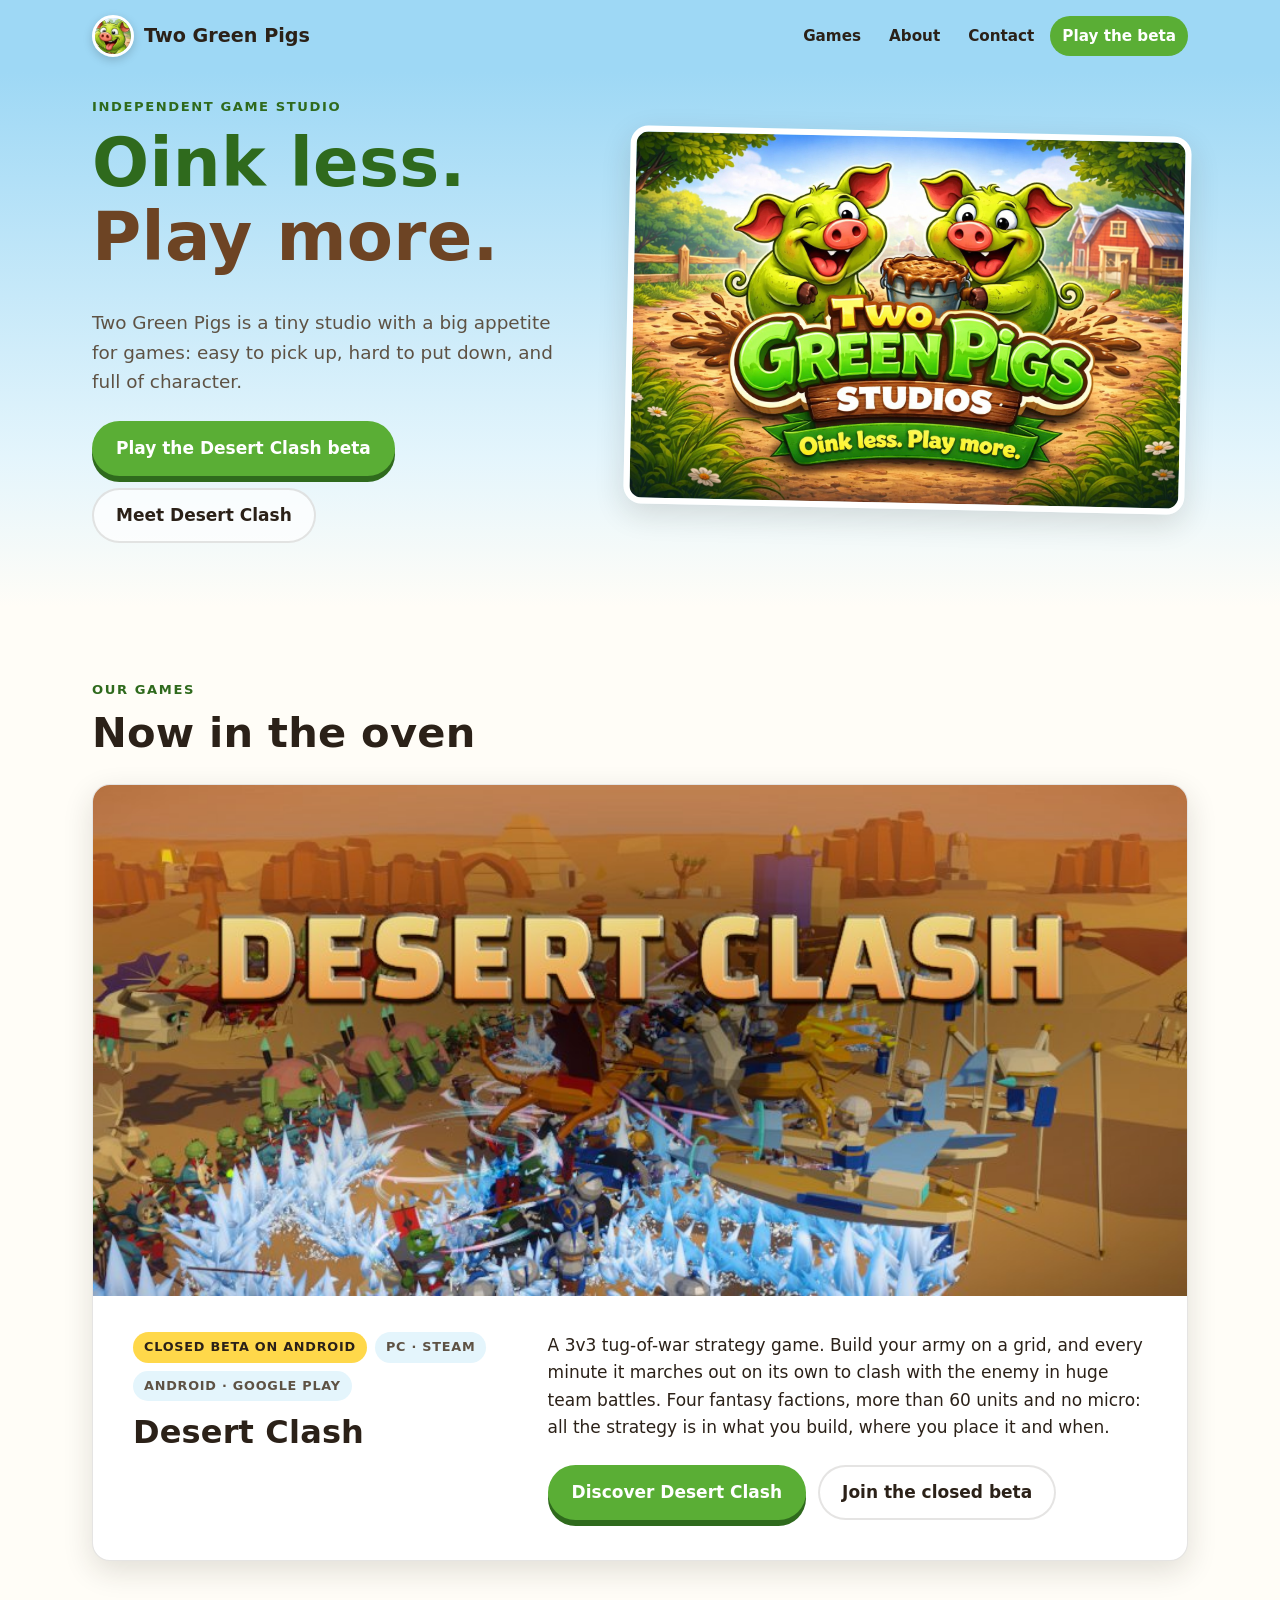
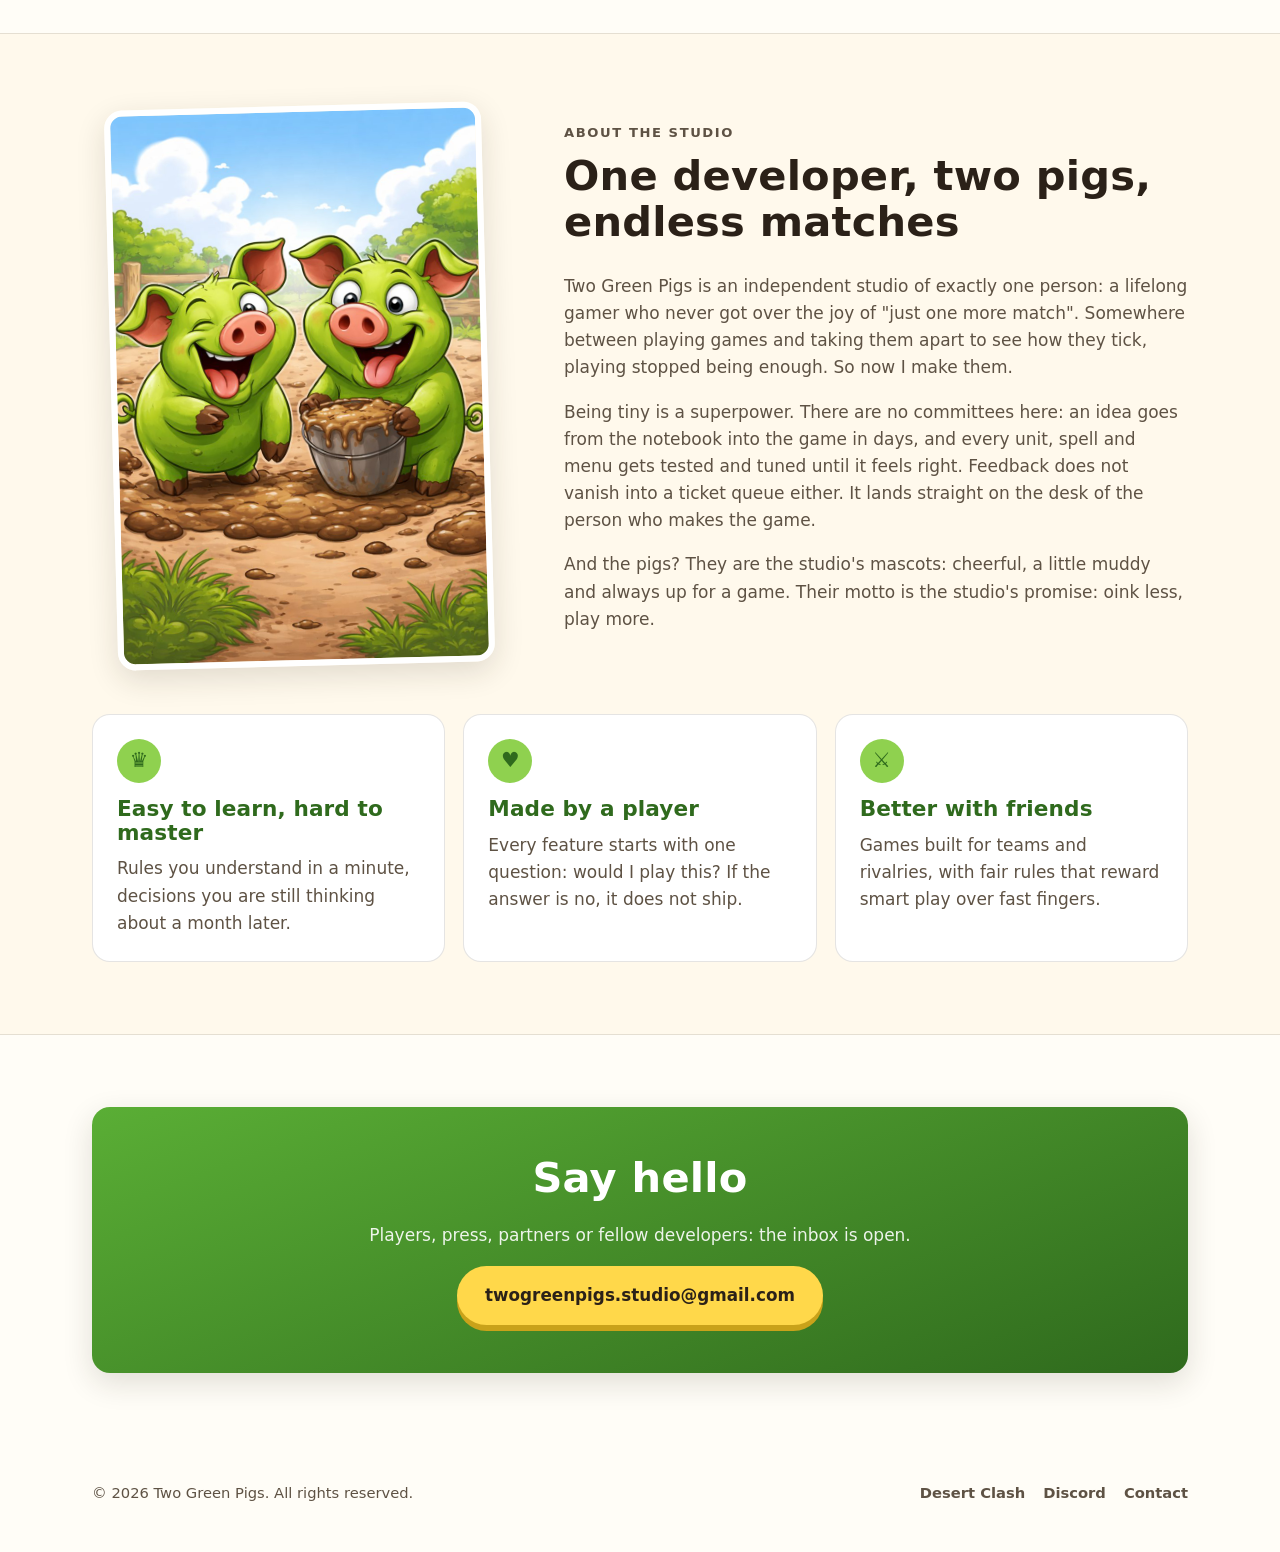
==== commit a3099c70: "Discord invite on the studio, game and beta pages Co-Authored-By: Claude Opus 5.5 <noreply@anthropic" ====
--- a/index.html
+++ b/index.html
@@ -129,6 +129,7 @@
       <span>&copy; <span data-year>2026</span> Two Green Pigs. All rights reserved.</span>
       <nav class="footer-links" aria-label="Footer">
         <a href="desert-clash/">Desert Clash</a>
+        <a href="https://discord.gg/RybkvuCMQ" rel="noopener">Discord</a>
         <a href="mailto:twogreenpigs.studio@gmail.com">Contact</a>
       </nav>
     </div>
